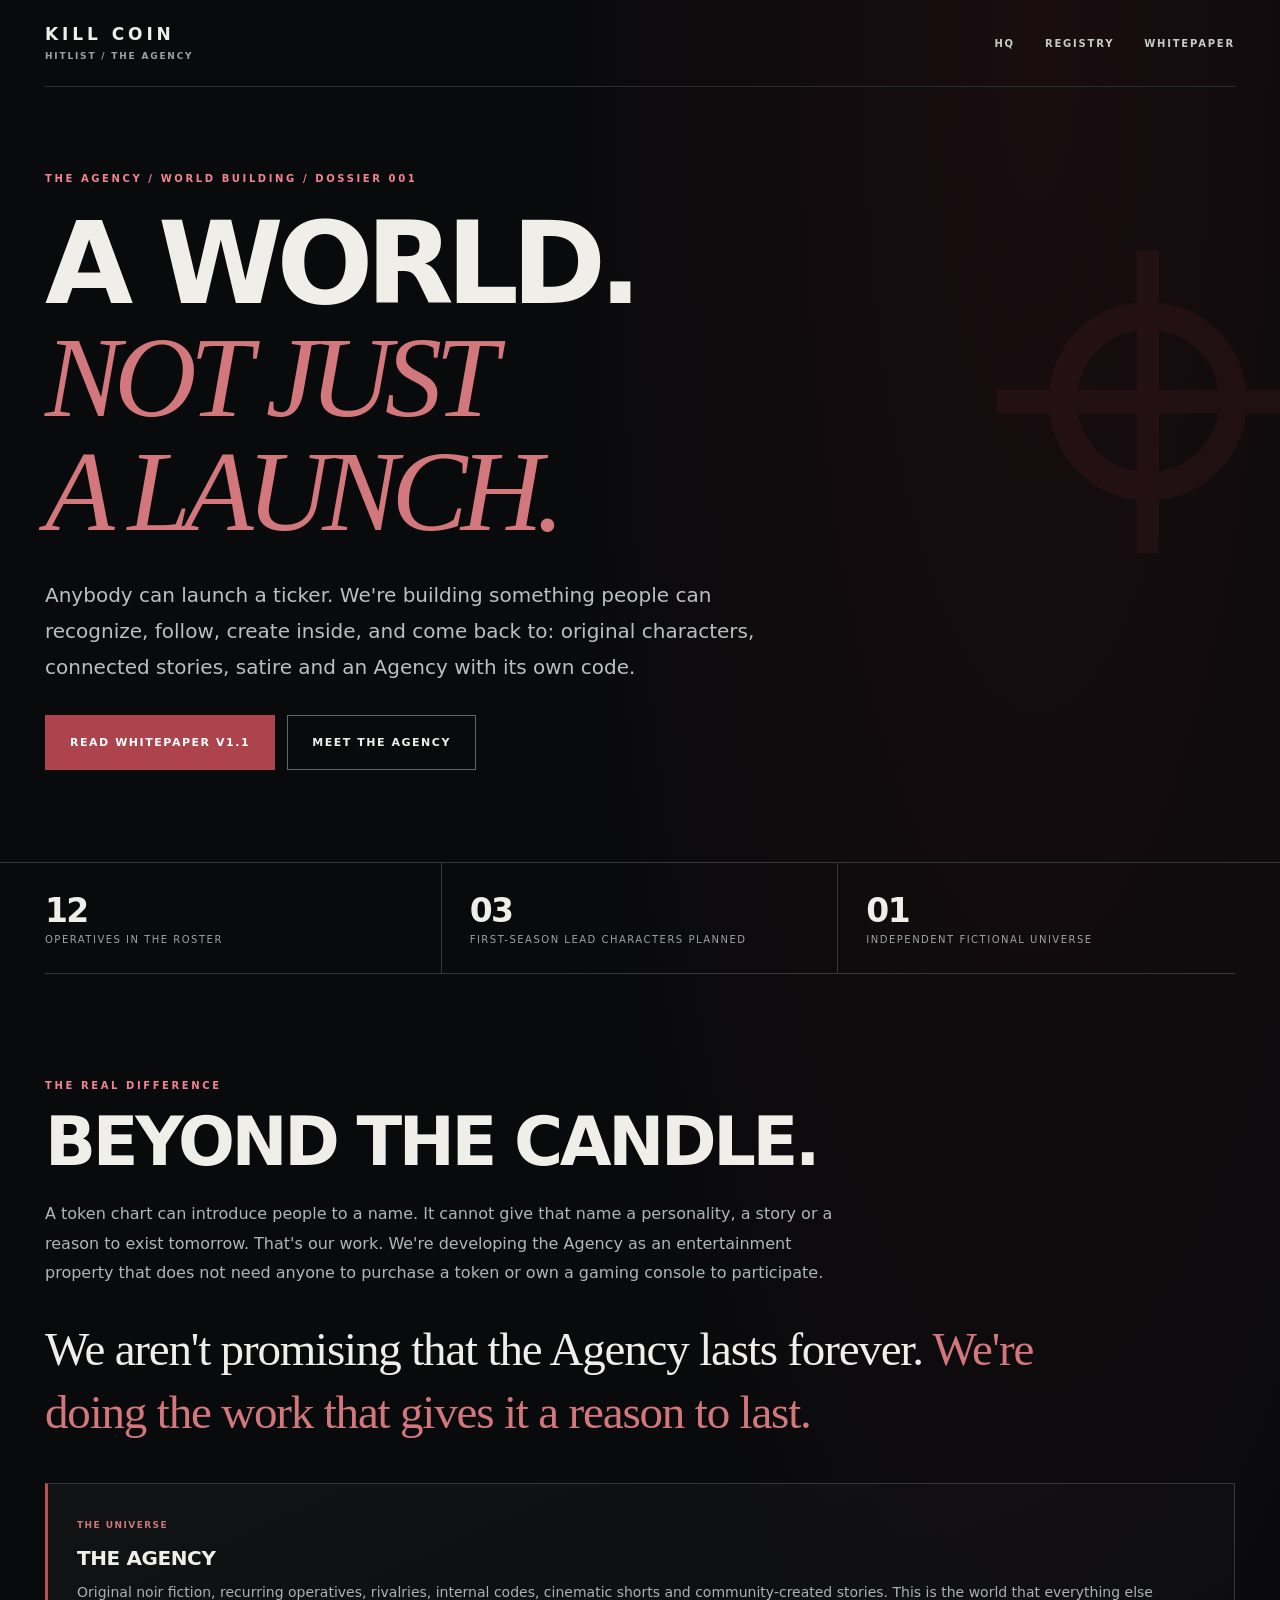
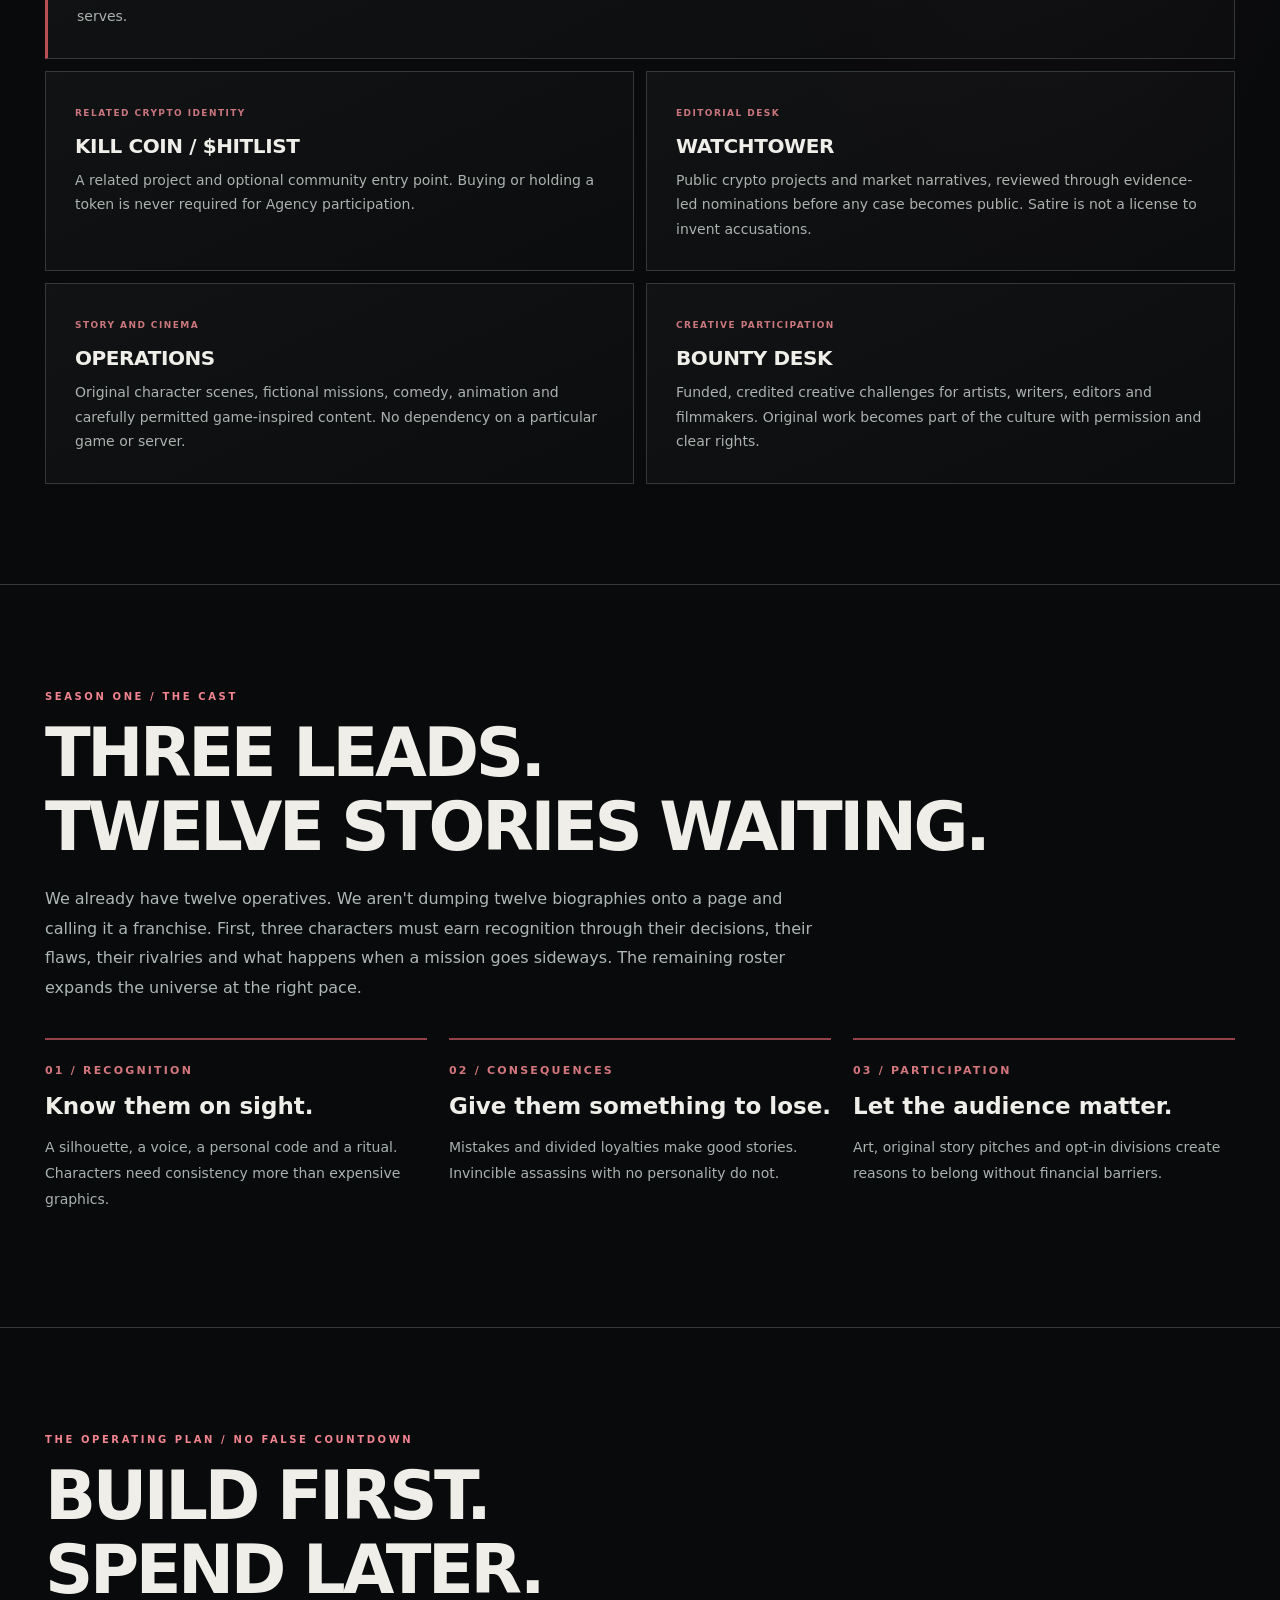
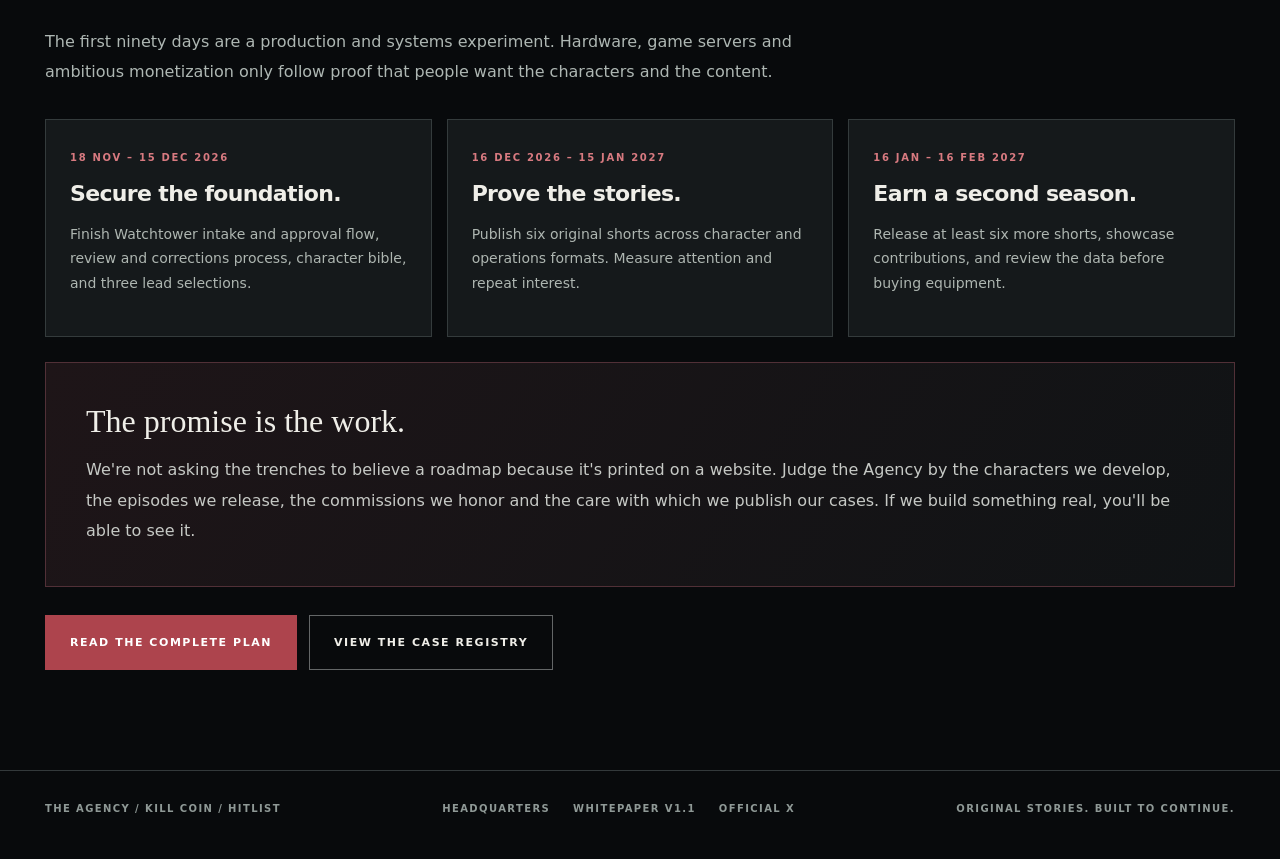
==== about/index.html @ f911c9bb "Launch Agency About page with durable-IP identity and disciplined roadmap" ====
<!doctype html>
<html lang="en"><head><meta charset="utf-8"><meta name="viewport" content="width=device-width, initial-scale=1"><meta name="theme-color" content="#080a0c">
<meta name="description" content="THE AGENCY by KILL COIN / HITLIST. An independent fictional noir universe: twelve operatives, original stories, Watchtower case reviews and creative collaboration.">
<meta property="og:title" content="THE AGENCY | Built Beyond The Chart"><meta property="og:description" content="A token is a launch. The Agency is a world we're building."><meta property="og:type" content="website">
<title>ABOUT THE AGENCY | KILL COIN / HITLIST</title><link rel="stylesheet" href="./site.css"></head>
<body><a class="skip" href="#main">Skip to content</a><header class="wrap top"><a class="mast" href="../" aria-label="KILL COIN headquarters">KILL COIN <small>HITLIST / THE AGENCY</small></a><nav class="navigation" aria-label="Page navigation"><a href="../">HQ</a><a href="../agency/">REGISTRY</a><a href="./whitepaper.html">WHITEPAPER</a></nav></header>
<main id="main">
<section class="hero"><div class="wrap"><div class="hero-copy"><span class="eyebrow">THE AGENCY / WORLD BUILDING / DOSSIER 001</span><h1>A WORLD.<br><em>NOT JUST<br>A LAUNCH.</em></h1><p class="lead">Anybody can launch a ticker. We're building something people can recognize, follow, create inside, and come back to: original characters, connected stories, satire and an Agency with its own code.</p><div class="ctas"><a class="cta primary" href="./whitepaper.html">READ WHITEPAPER V1.1</a><a class="cta" href="#identity">MEET THE AGENCY</a></div></div></div></section>
<div class="wrap stats" aria-label="Creative strategy"><div class="stat"><strong>12</strong><small>Operatives in the roster</small></div><div class="stat"><strong>03</strong><small>First-season lead characters planned</small></div><div class="stat"><strong>01</strong><small>Independent fictional universe</small></div></div>
<section class="section" id="identity"><div class="wrap"><span class="eyebrow">THE REAL DIFFERENCE</span><h2>BEYOND THE CANDLE.</h2><p class="section-intro">A token chart can introduce people to a name. It cannot give that name a personality, a story or a reason to exist tomorrow. That's our work. We're developing the Agency as an entertainment property that does not need anyone to purchase a token or own a gaming console to participate.</p><p class="thesis">We aren't promising that the Agency lasts forever. <span>We're doing the work that gives it a reason to last.</span></p><div class="architecture">
<article class="unit main"><span class="tag">THE UNIVERSE</span><h3>THE AGENCY</h3><p>Original noir fiction, recurring operatives, rivalries, internal codes, cinematic shorts and community-created stories. This is the world that everything else serves.</p></article>
<article class="unit"><span class="tag">RELATED CRYPTO IDENTITY</span><h3>KILL COIN / $HITLIST</h3><p>A related project and optional community entry point. Buying or holding a token is never required for Agency participation.</p></article>
<article class="unit"><span class="tag">EDITORIAL DESK</span><h3>WATCHTOWER</h3><p>Public crypto projects and market narratives, reviewed through evidence-led nominations before any case becomes public. Satire is not a license to invent accusations.</p></article>
<article class="unit"><span class="tag">STORY AND CINEMA</span><h3>OPERATIONS</h3><p>Original character scenes, fictional missions, comedy, animation and carefully permitted game-inspired content. No dependency on a particular game or server.</p></article>
<article class="unit"><span class="tag">CREATIVE PARTICIPATION</span><h3>BOUNTY DESK</h3><p>Funded, credited creative challenges for artists, writers, editors and filmmakers. Original work becomes part of the culture with permission and clear rights.</p></article>
</div></div></section>
<section class="section" id="characters"><div class="wrap"><span class="eyebrow">SEASON ONE / THE CAST</span><h2>THREE LEADS.<br>TWELVE STORIES WAITING.</h2><p class="section-intro">We already have twelve operatives. We aren't dumping twelve biographies onto a page and calling it a franchise. First, three characters must earn recognition through their decisions, their flaws, their rivalries and what happens when a mission goes sideways. The remaining roster expands the universe at the right pace.</p><div class="pillars"><div class="pillar"><strong>01 / RECOGNITION</strong><h3>Know them on sight.</h3><p>A silhouette, a voice, a personal code and a ritual. Characters need consistency more than expensive graphics.</p></div><div class="pillar"><strong>02 / CONSEQUENCES</strong><h3>Give them something to lose.</h3><p>Mistakes and divided loyalties make good stories. Invincible assassins with no personality do not.</p></div><div class="pillar"><strong>03 / PARTICIPATION</strong><h3>Let the audience matter.</h3><p>Art, original story pitches and opt-in divisions create reasons to belong without financial barriers.</p></div></div></div></section>
<section class="section" id="roadmap"><div class="wrap"><span class="eyebrow">THE OPERATING PLAN / NO FALSE COUNTDOWN</span><h2>BUILD FIRST.<br>SPEND LATER.</h2><p class="section-intro">The first ninety days are a production and systems experiment. Hardware, game servers and ambitious monetization only follow proof that people want the characters and the content.</p><div class="timeline">
<article class="phase"><time>18 NOV – 15 DEC 2026</time><h3>Secure the foundation.</h3><p>Finish Watchtower intake and approval flow, review and corrections process, character bible, and three lead selections.</p></article>
<article class="phase"><time>16 DEC 2026 – 15 JAN 2027</time><h3>Prove the stories.</h3><p>Publish six original shorts across character and operations formats. Measure attention and repeat interest.</p></article>
<article class="phase"><time>16 JAN – 16 FEB 2027</time><h3>Earn a second season.</h3><p>Release at least six more shorts, showcase contributions, and review the data before buying equipment.</p></article>
</div><div class="manifesto"><h3>The promise is the work.</h3><p>We're not asking the trenches to believe a roadmap because it's printed on a website. Judge the Agency by the characters we develop, the episodes we release, the commissions we honor and the care with which we publish our cases. If we build something real, you'll be able to see it.</p></div><div class="ctas" style="margin-top:28px"><a class="cta primary" href="./whitepaper.html">READ THE COMPLETE PLAN</a><a class="cta" href="../agency/">VIEW THE CASE REGISTRY</a></div></div></section>
</main><footer class="wrap footer"><span>THE AGENCY / KILL COIN / HITLIST</span><div class="footer-nav"><a href="../">HEADQUARTERS</a><a href="./whitepaper.html">WHITEPAPER V1.1</a><a href="https://x.com/hitlist187" target="_blank" rel="noopener noreferrer">OFFICIAL X</a></div><span>ORIGINAL STORIES. BUILT TO CONTINUE.</span></footer></body></html>
---- about/site.css ----
:root{color-scheme:dark;--ink:#080a0c;--panel:#12171a;--panel2:#181c1e;--line:#33393b;--bone:#efeee8;--muted:#9ea5a5;--red:#bd535b;--redbright:#f1848e;font-family:system-ui,-apple-system,"Segoe UI",Roboto,Arial,sans-serif}*{box-sizing:border-box}html{scroll-behavior:smooth}body{margin:0;background:radial-gradient(ellipse at 81% 1%,rgba(109,28,34,.17),transparent 36%),var(--ink);color:var(--bone);-webkit-font-smoothing:antialiased}a{color:inherit}a:focus-visible,button:focus-visible{outline:2px solid var(--redbright);outline-offset:4px}.skip{position:absolute;top:-60px;left:12px;background:#fff;color:#000;padding:12px;z-index:10}.skip:focus{top:12px}.wrap{width:min(1190px,calc(100% - 48px));margin:auto}.top{display:flex;align-items:center;justify-content:space-between;min-height:87px;border-bottom:1px solid #262c2f;gap:20px}.mast{font-weight:900;letter-spacing:.23em;text-decoration:none;font-size:17px;line-height:1.15}.mast small{display:block;font-size:9px;margin-top:7px;color:#9ca2a0;letter-spacing:.2em}.navigation{display:flex;align-items:center;gap:30px}.navigation a{font-size:10px;font-weight:800;letter-spacing:.18em;text-decoration:none;color:#c7cbc7}.navigation a:hover{color:var(--redbright)}.eyebrow{color:var(--redbright);font-size:10px;font-weight:800;letter-spacing:.26em;text-transform:uppercase}.hero{position:relative;min-height:610px;display:flex;align-items:center;padding:80px 0 92px;border-bottom:1px solid var(--line);overflow:hidden}.hero:after{content:"⌖";position:absolute;right:-30px;top:24px;font:400 min(45vw,580px)/1 Georgia,serif;color:rgba(180,58,66,.09);pointer-events:none}.hero-copy{position:relative;z-index:1;max-width:900px}.hero h1{font-weight:900;font-size:clamp(53px,9vw,114px);line-height:.99;letter-spacing:-.065em;text-transform:uppercase;margin:22px 0 28px}.hero h1 em{font-family:Georgia,serif;font-weight:400;color:#d2777b;letter-spacing:-.06em}.lead{font-size:clamp(16px,2.15vw,20px);line-height:1.8;color:#bac1bd;max-width:750px;margin:0 0 30px}.ctas{display:flex;gap:12px;flex-wrap:wrap}.cta{display:inline-flex;align-items:center;justify-content:center;text-decoration:none;text-transform:uppercase;letter-spacing:.14em;font-size:11px;font-weight:850;min-height:55px;padding:0 24px;border:1px solid #636667;transition:transform .2s,background .2s}.cta:hover{transform:translateY(-2px)}.cta.primary{background:#ad444d;border-color:#ad444d;color:#fff}.stats{display:grid;grid-template-columns:repeat(3,1fr);gap:0;border-bottom:1px solid var(--line)}.stat{padding:28px 22px 28px 0;border-right:1px solid var(--line)}.stat:last-child{border:0;padding-left:28px}.stat:nth-child(2){padding-left:28px}.stat strong{display:block;font-size:33px;letter-spacing:-.05em}.stat small{display:block;margin-top:4px;color:#9ba5a1;font-size:10px;letter-spacing:.15em;text-transform:uppercase}.section{padding:100px 0;border-bottom:1px solid var(--line)}.section h2{font-size:clamp(31px,5.7vw,67px);line-height:1.1;letter-spacing:-.05em;margin:13px 0 20px}.section-intro{max-width:790px;color:#aeb7b3;line-height:1.85;font-size:16px}.thesis{font:400 clamp(24px,4.3vw,47px)/1.35 Georgia,serif;max-width:990px;letter-spacing:-.025em;margin:30px 0 8px}.thesis span{color:#d4777d}.architecture{display:grid;grid-template-columns:repeat(2,minmax(0,1fr));gap:12px;margin-top:38px}.unit{background:linear-gradient(155deg,rgba(255,255,255,.035),rgba(255,255,255,.01));border:1px solid #33393a;padding:29px;min-height:185px}.unit .tag{font-size:9px;font-weight:850;letter-spacing:.16em;color:#c9767c}.unit h3{font-size:20px;letter-spacing:-.02em;margin:14px 0 10px}.unit p{font-size:14px;color:#acb2ad;line-height:1.75;margin:0}.unit.main{grid-column:1/-1;border-left:3px solid #b74f55;min-height:130px}.pillars{display:grid;grid-template-columns:repeat(3,minmax(0,1fr));gap:22px;margin-top:35px}.pillar{border-top:2px solid #924249;padding-top:19px}.pillar strong{font-size:11px;letter-spacing:.2em;color:#d4777d}.pillar h3{font-size:23px;line-height:1.2;margin:15px 0}.pillar p{font-size:14px;line-height:1.85;color:#aab2ae}.timeline{display:grid;grid-template-columns:repeat(3,minmax(0,1fr));gap:15px;margin-top:32px}.phase{background:#15191b;padding:26px 24px;border:1px solid #343b3c}.phase time{font-size:10px;letter-spacing:.17em;color:#d87a80;font-weight:800}.phase h3{font-size:22px;letter-spacing:-.03em;margin:16px 0}.phase p{color:#aeb6b1;line-height:1.78;font-size:14px}.manifesto{background:linear-gradient(125deg,#1e1518,#101315);border:1px solid #513037;padding:40px;margin-top:25px}.manifesto h3{font:400 32px Georgia,serif;margin:0 0 15px}.manifesto p{color:#c6c9c5;line-height:1.9;margin:0}.footer{display:flex;justify-content:space-between;align-items:center;flex-wrap:wrap;gap:20px;padding:32px 0 45px;font-size:10px;font-weight:800;letter-spacing:.14em;color:#8f9996}.footer a{text-decoration:none}.footer a:hover{color:#fff}.paper-wrap{max-width:930px;margin:auto;padding:80px 22px 110px}.paper-back{font-size:10px;letter-spacing:.15em;text-decoration:none;color:#da878b}.paper-head{padding:58px 0 42px;border-bottom:1px solid #3a4040}.paper-head h1{font-size:clamp(40px,7vw,79px);margin:14px 0;letter-spacing:-.055em;line-height:1}.paper-head p{color:#adb4b0;line-height:1.8}.paper-content h2{font-size:clamp(25px,4vw,38px);letter-spacing:-.04em;color:#eee;margin:70px 0 18px;padding-top:14px;border-top:1px solid #343939}.paper-content p{color:#b9c0bc;line-height:1.9;font-size:15px;margin:0 0 20px}.paper-content p a{color:#df838b;overflow-wrap:anywhere}.paper-content .source{font-size:12px;line-height:1.7}.paper-meta{color:#c27980!important;font-size:12px!important;letter-spacing:.08em}.notice{font-size:12px!important;color:#a8b0ac!important}.footer-nav{display:flex;gap:23px;flex-wrap:wrap}@media(max-width:750px){.top{min-height:77px}.navigation{gap:12px;flex-wrap:wrap;justify-content:flex-end}.navigation a{font-size:9px}.hero{min-height:510px;padding:70px 0}.stats{grid-template-columns:1fr}.stat,.stat:nth-child(2),.stat:last-child{padding:17px 0;border-right:0;border-bottom:1px solid var(--line)}.architecture,.pillars,.timeline{grid-template-columns:1fr}.unit.main{grid-column:auto}.section{padding:66px 0}.manifesto{padding:26px}.paper-wrap{padding:50px 22px 80px}}@media(max-width:420px){.wrap{width:min(100% - 32px,1190px)}.navigation{gap:12px}.mast{font-size:13px}.mast small{font-size:7px}.hero h1{font-size:49px}.cta{width:100%}}
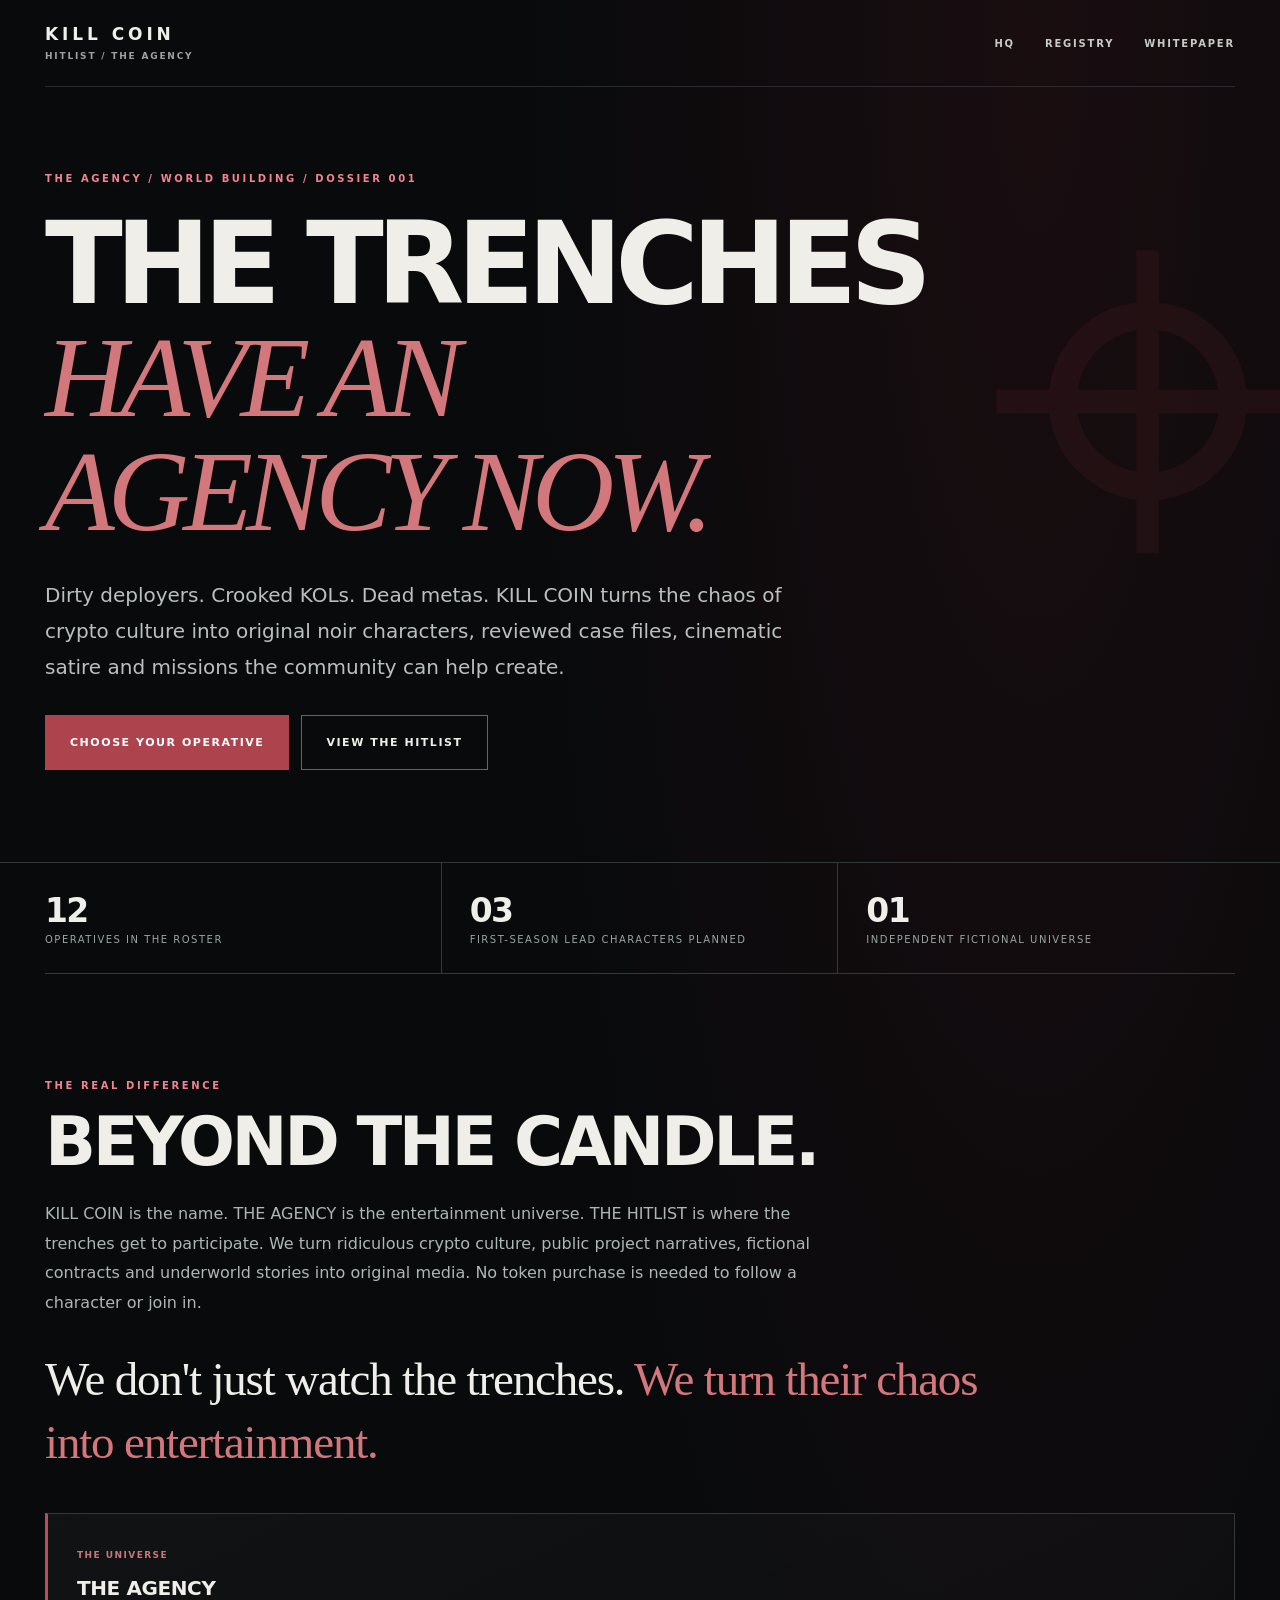
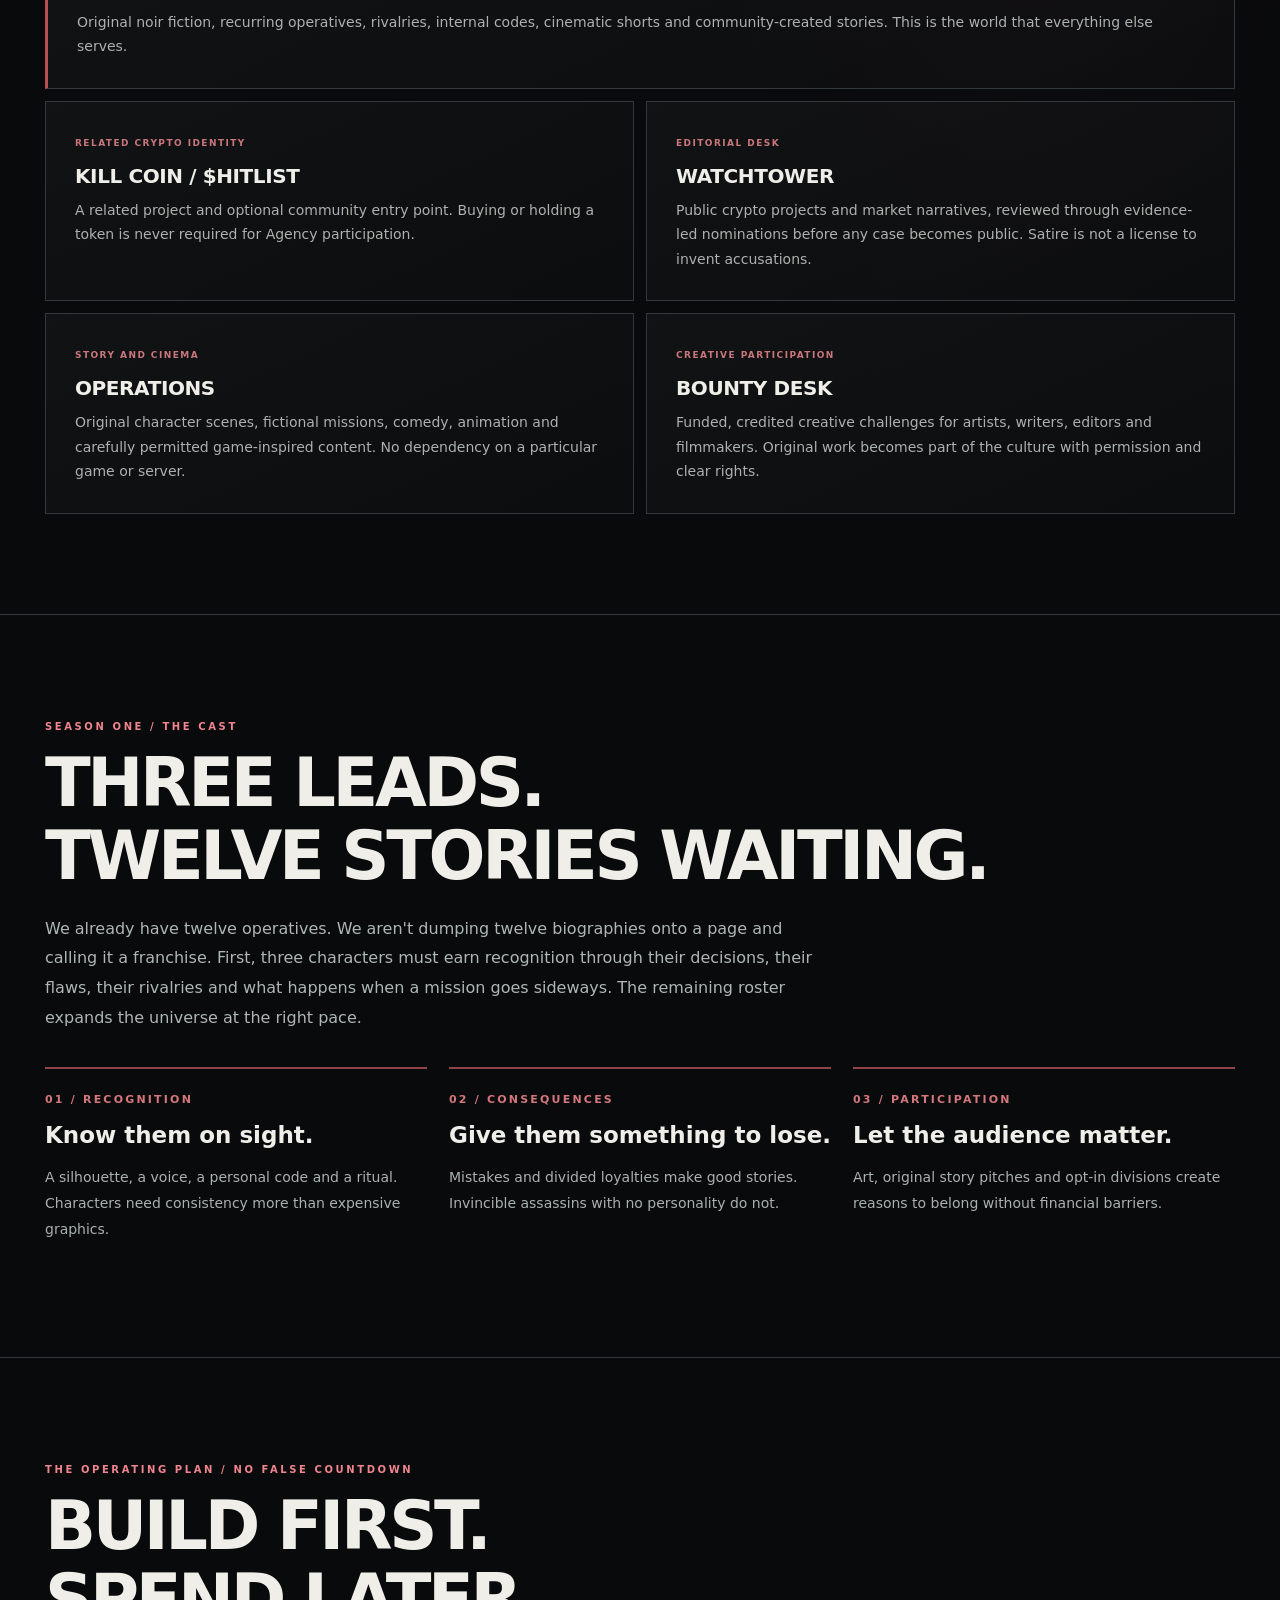
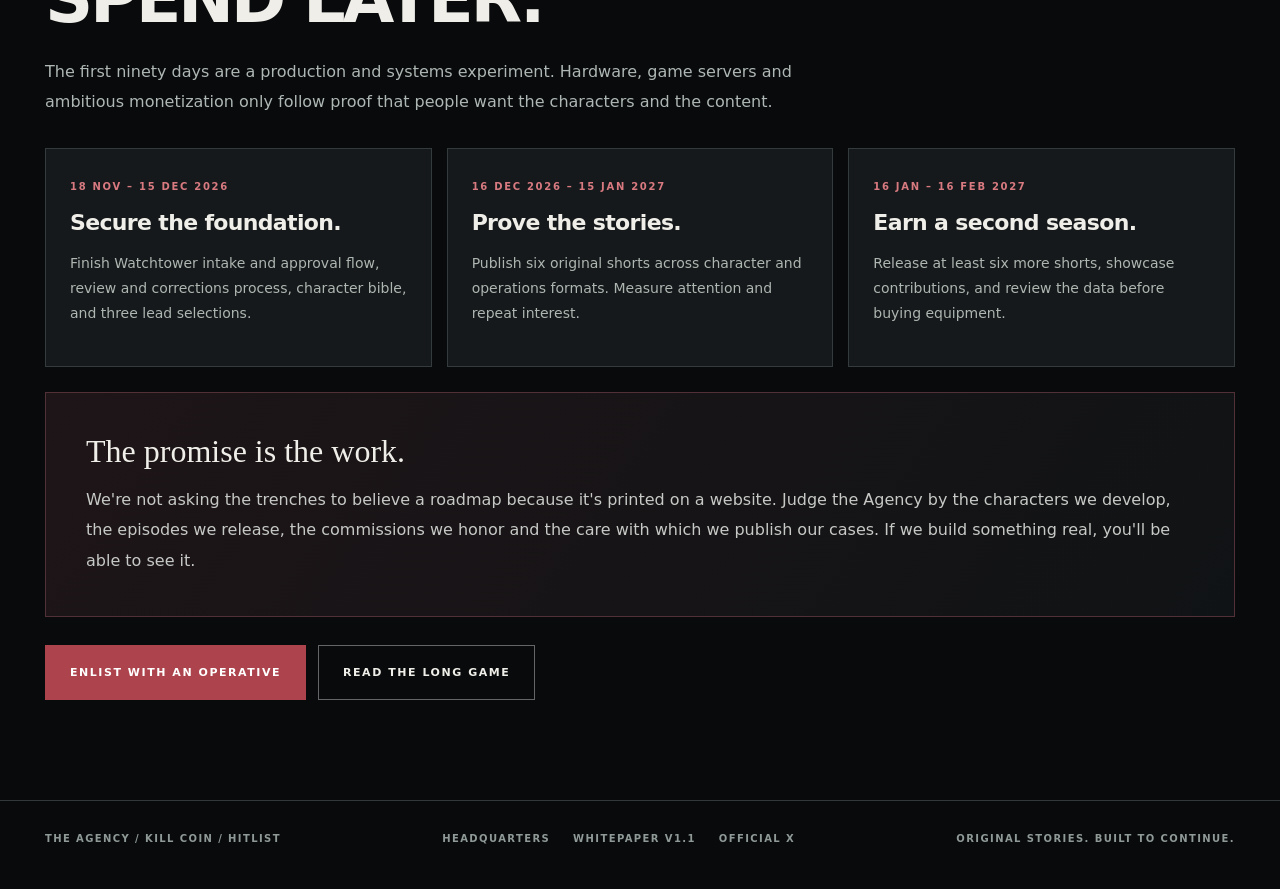
==== commit 4aea7590: "Align Agency About mission with recruitment-led positioning" ====
--- a/about/index.html
+++ b/about/index.html
@@ -1,13 +1,13 @@
 <!doctype html>
 <html lang="en"><head><meta charset="utf-8"><meta name="viewport" content="width=device-width, initial-scale=1"><meta name="theme-color" content="#080a0c">
-<meta name="description" content="THE AGENCY by KILL COIN / HITLIST. An independent fictional noir universe: twelve operatives, original stories, Watchtower case reviews and creative collaboration.">
-<meta property="og:title" content="THE AGENCY | Built Beyond The Chart"><meta property="og:description" content="A token is a launch. The Agency is a world we're building."><meta property="og:type" content="website">
+<meta name="description" content="KILL COIN / THE AGENCY is recruiting. Choose an operative and join the underground entertainment universe born in the crypto trenches: HitList satire, missions, characters and original stories.">
+<meta property="og:title" content="THE AGENCY | The Trenches Have an Agency Now"><meta property="og:description" content="Choose an operative. Follow the HitList. Join the stories. The trenches have an agency now."><meta property="og:type" content="website">
 <title>ABOUT THE AGENCY | KILL COIN / HITLIST</title><link rel="stylesheet" href="./site.css"></head>
 <body><a class="skip" href="#main">Skip to content</a><header class="wrap top"><a class="mast" href="../" aria-label="KILL COIN headquarters">KILL COIN <small>HITLIST / THE AGENCY</small></a><nav class="navigation" aria-label="Page navigation"><a href="../">HQ</a><a href="../agency/">REGISTRY</a><a href="./whitepaper.html">WHITEPAPER</a></nav></header>
 <main id="main">
-<section class="hero"><div class="wrap"><div class="hero-copy"><span class="eyebrow">THE AGENCY / WORLD BUILDING / DOSSIER 001</span><h1>A WORLD.<br><em>NOT JUST<br>A LAUNCH.</em></h1><p class="lead">Anybody can launch a ticker. We're building something people can recognize, follow, create inside, and come back to: original characters, connected stories, satire and an Agency with its own code.</p><div class="ctas"><a class="cta primary" href="./whitepaper.html">READ WHITEPAPER V1.1</a><a class="cta" href="#identity">MEET THE AGENCY</a></div></div></div></section>
+<section class="hero"><div class="wrap"><div class="hero-copy"><span class="eyebrow">THE AGENCY / WORLD BUILDING / DOSSIER 001</span><h1>THE TRENCHES<br><em>HAVE AN<br>AGENCY NOW.</em></h1><p class="lead">Dirty deployers. Crooked KOLs. Dead metas. KILL COIN turns the chaos of crypto culture into original noir characters, reviewed case files, cinematic satire and missions the community can help create.</p><div class="ctas"><a class="cta primary" href="../#recruit">CHOOSE YOUR OPERATIVE</a><a class="cta" href="../agency/">VIEW THE HITLIST</a></div></div></div></section>
 <div class="wrap stats" aria-label="Creative strategy"><div class="stat"><strong>12</strong><small>Operatives in the roster</small></div><div class="stat"><strong>03</strong><small>First-season lead characters planned</small></div><div class="stat"><strong>01</strong><small>Independent fictional universe</small></div></div>
-<section class="section" id="identity"><div class="wrap"><span class="eyebrow">THE REAL DIFFERENCE</span><h2>BEYOND THE CANDLE.</h2><p class="section-intro">A token chart can introduce people to a name. It cannot give that name a personality, a story or a reason to exist tomorrow. That's our work. We're developing the Agency as an entertainment property that does not need anyone to purchase a token or own a gaming console to participate.</p><p class="thesis">We aren't promising that the Agency lasts forever. <span>We're doing the work that gives it a reason to last.</span></p><div class="architecture">
+<section class="section" id="identity"><div class="wrap"><span class="eyebrow">THE REAL DIFFERENCE</span><h2>BEYOND THE CANDLE.</h2><p class="section-intro">KILL COIN is the name. THE AGENCY is the entertainment universe. THE HITLIST is where the trenches get to participate. We turn ridiculous crypto culture, public project narratives, fictional contracts and underworld stories into original media. No token purchase is needed to follow a character or join in.</p><p class="thesis">We don't just watch the trenches. <span>We turn their chaos into entertainment.</span></p><div class="architecture">
 <article class="unit main"><span class="tag">THE UNIVERSE</span><h3>THE AGENCY</h3><p>Original noir fiction, recurring operatives, rivalries, internal codes, cinematic shorts and community-created stories. This is the world that everything else serves.</p></article>
 <article class="unit"><span class="tag">RELATED CRYPTO IDENTITY</span><h3>KILL COIN / $HITLIST</h3><p>A related project and optional community entry point. Buying or holding a token is never required for Agency participation.</p></article>
 <article class="unit"><span class="tag">EDITORIAL DESK</span><h3>WATCHTOWER</h3><p>Public crypto projects and market narratives, reviewed through evidence-led nominations before any case becomes public. Satire is not a license to invent accusations.</p></article>
@@ -19,5 +19,5 @@
 <article class="phase"><time>18 NOV – 15 DEC 2026</time><h3>Secure the foundation.</h3><p>Finish Watchtower intake and approval flow, review and corrections process, character bible, and three lead selections.</p></article>
 <article class="phase"><time>16 DEC 2026 – 15 JAN 2027</time><h3>Prove the stories.</h3><p>Publish six original shorts across character and operations formats. Measure attention and repeat interest.</p></article>
 <article class="phase"><time>16 JAN – 16 FEB 2027</time><h3>Earn a second season.</h3><p>Release at least six more shorts, showcase contributions, and review the data before buying equipment.</p></article>
-</div><div class="manifesto"><h3>The promise is the work.</h3><p>We're not asking the trenches to believe a roadmap because it's printed on a website. Judge the Agency by the characters we develop, the episodes we release, the commissions we honor and the care with which we publish our cases. If we build something real, you'll be able to see it.</p></div><div class="ctas" style="margin-top:28px"><a class="cta primary" href="./whitepaper.html">READ THE COMPLETE PLAN</a><a class="cta" href="../agency/">VIEW THE CASE REGISTRY</a></div></div></section>
+</div><div class="manifesto"><h3>The promise is the work.</h3><p>We're not asking the trenches to believe a roadmap because it's printed on a website. Judge the Agency by the characters we develop, the episodes we release, the commissions we honor and the care with which we publish our cases. If we build something real, you'll be able to see it.</p></div><div class="ctas" style="margin-top:28px"><a class="cta primary" href="../#recruit">ENLIST WITH AN OPERATIVE</a><a class="cta" href="./whitepaper.html">READ THE LONG GAME</a></div></div></section>
 </main><footer class="wrap footer"><span>THE AGENCY / KILL COIN / HITLIST</span><div class="footer-nav"><a href="../">HEADQUARTERS</a><a href="./whitepaper.html">WHITEPAPER V1.1</a><a href="https://x.com/hitlist187" target="_blank" rel="noopener noreferrer">OFFICIAL X</a></div><span>ORIGINAL STORIES. BUILT TO CONTINUE.</span></footer></body></html>
